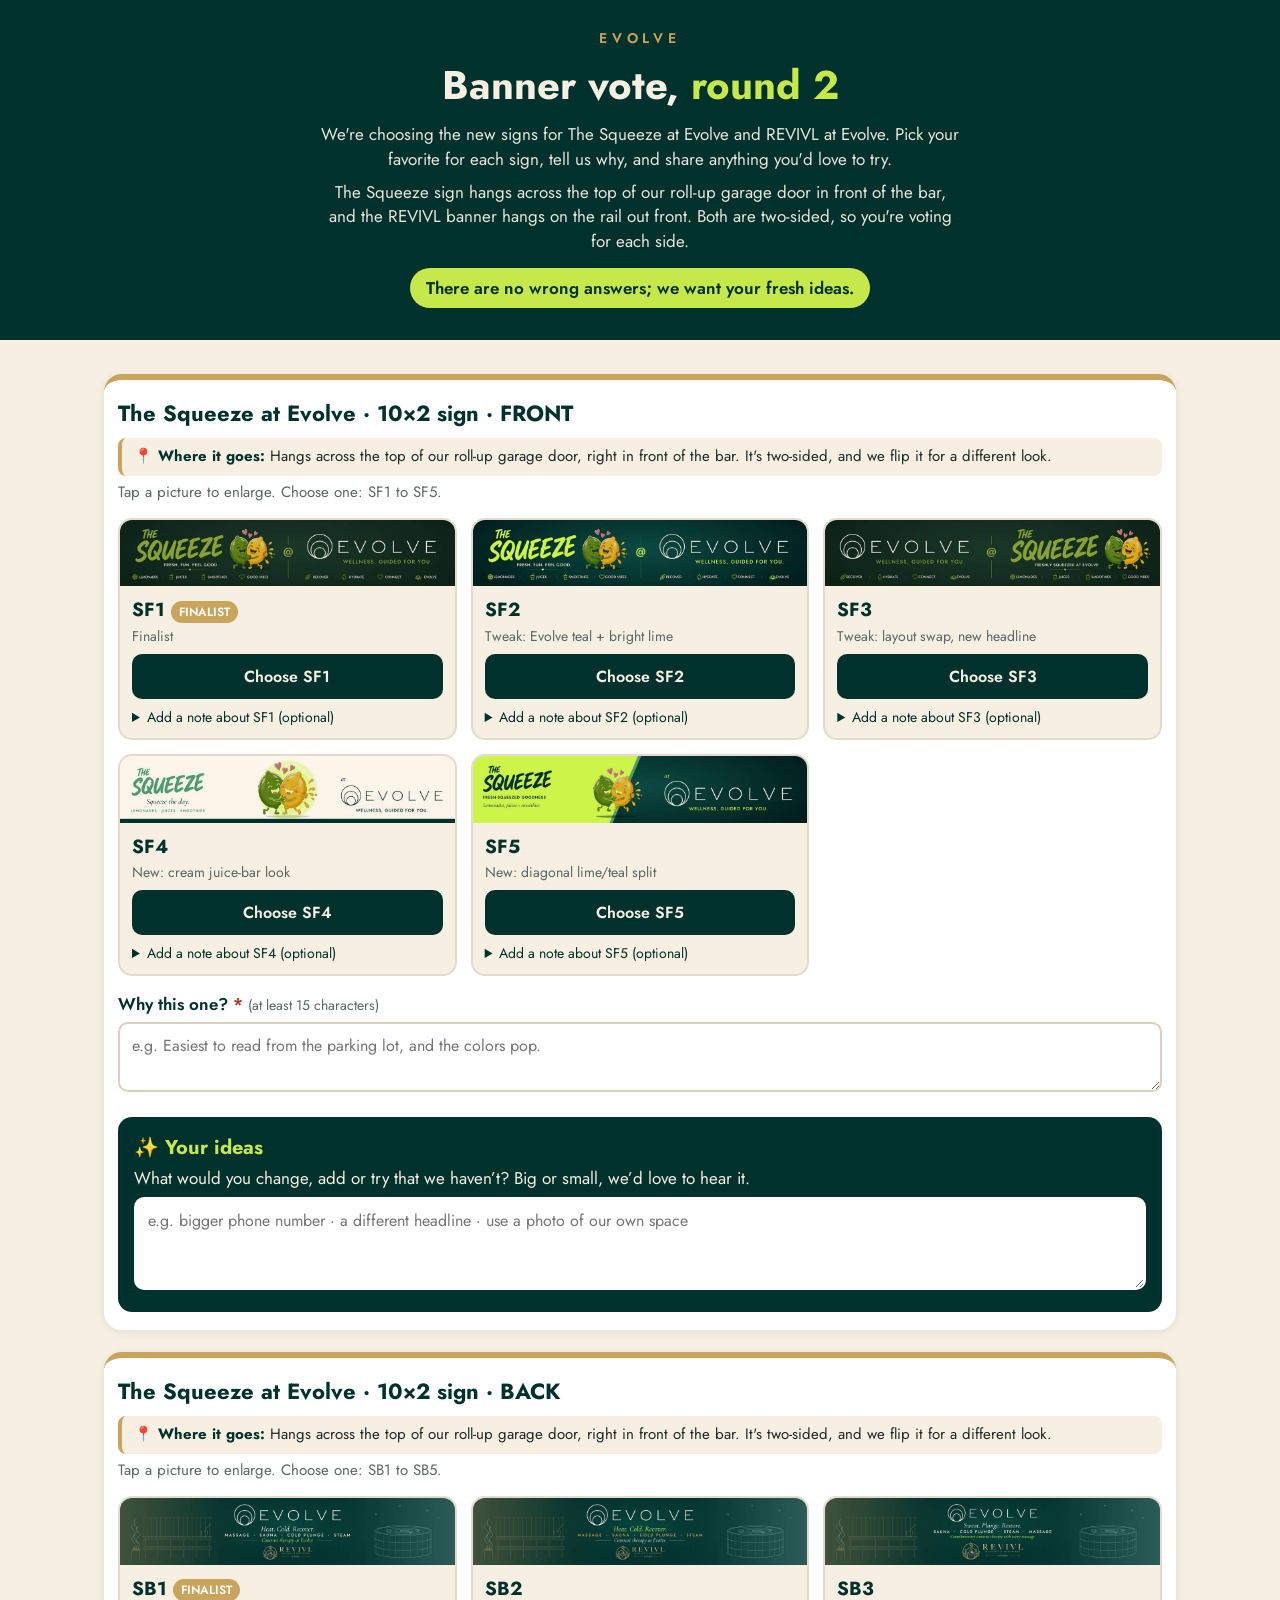
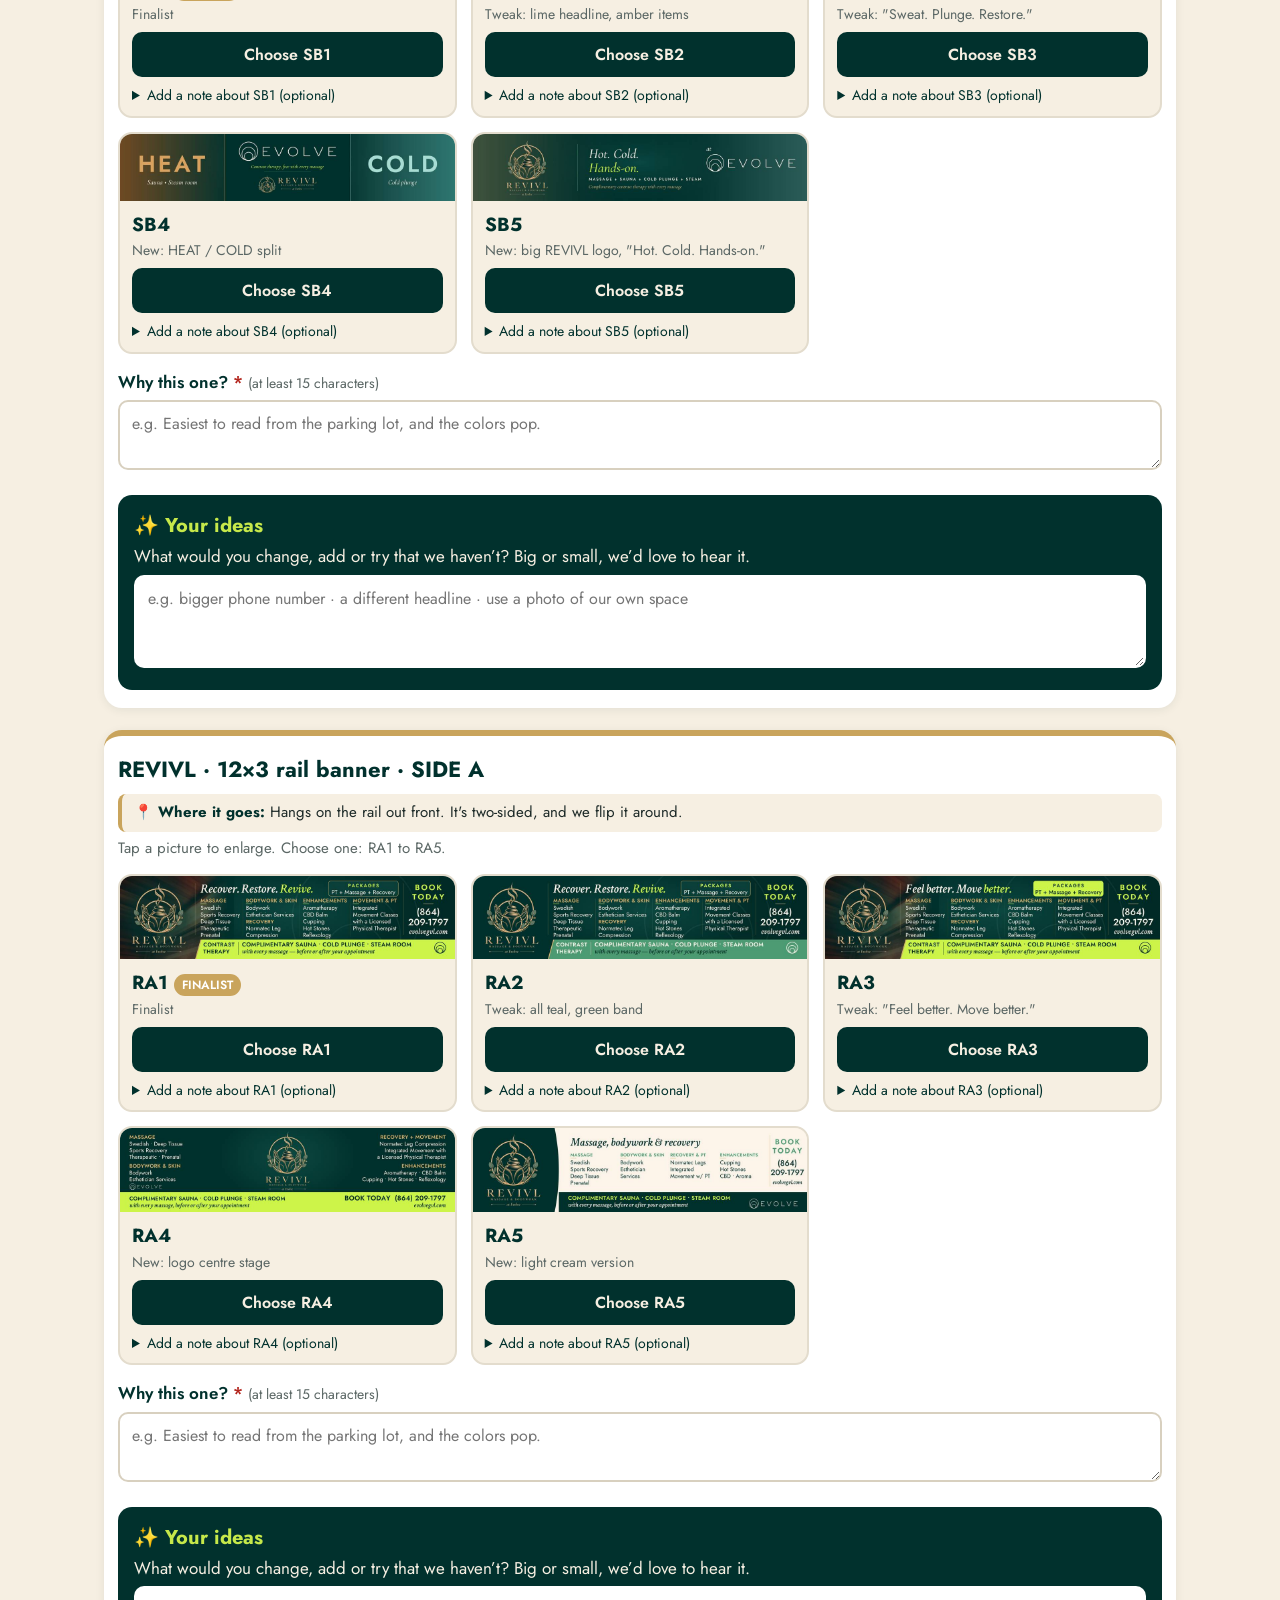
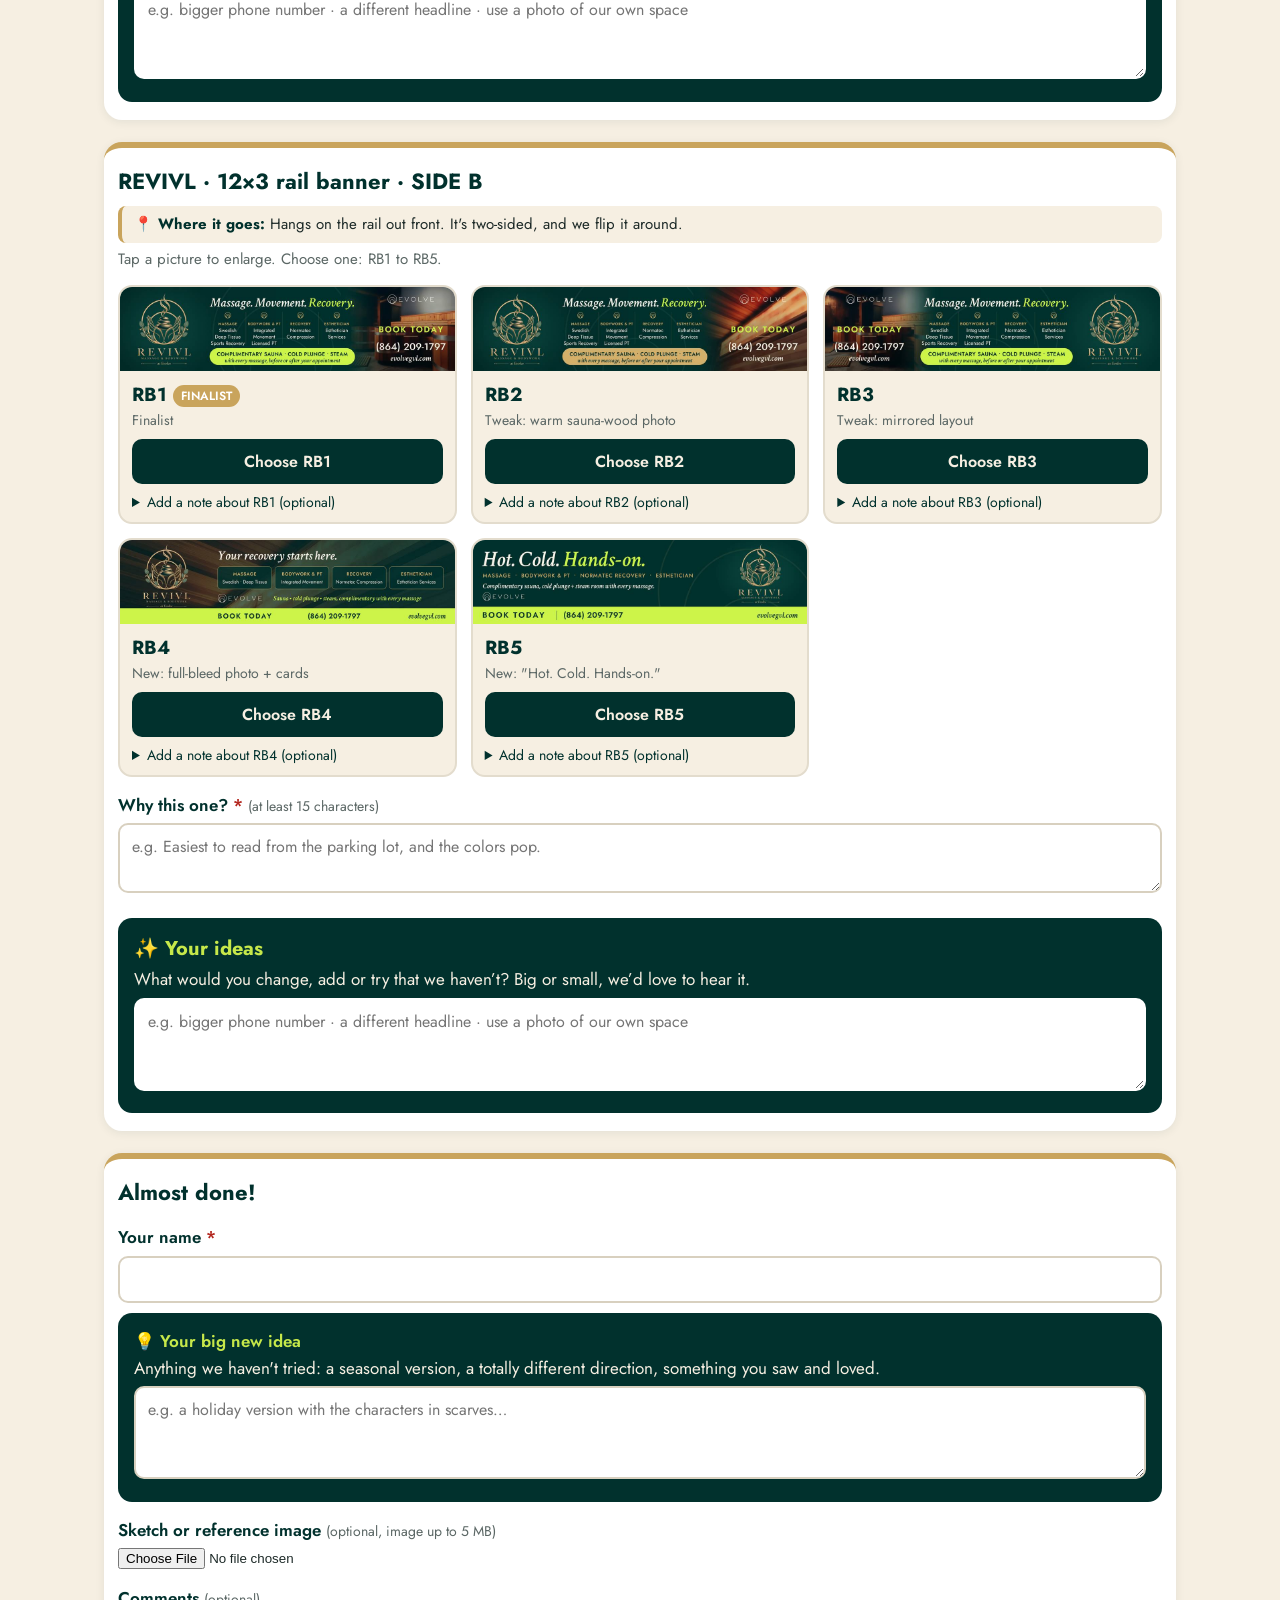
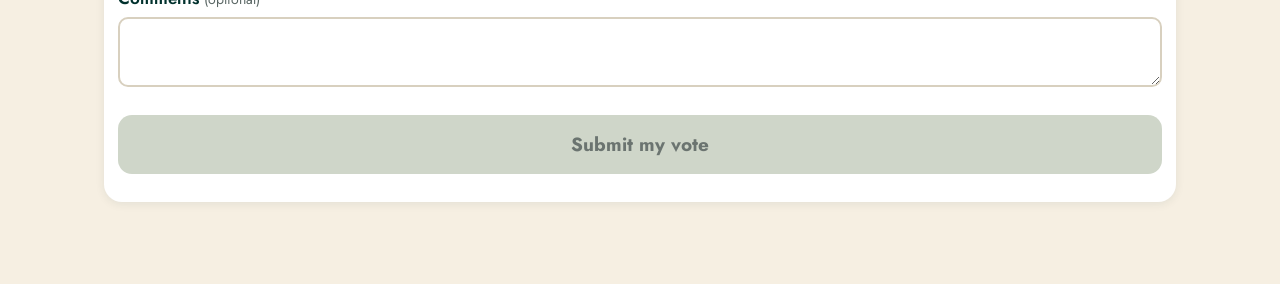
==== banner-vote/index.html @ f27ea84d "Add banner vote page (posts to Apps Script)" ====
<!DOCTYPE html>
<html lang="en"><head>
<base target="_top">
<meta charset="utf-8"><meta name="viewport" content="width=device-width,initial-scale=1">
<title>Banner Vote – Oct 2026 · Evolve</title>
<link rel="preconnect" href="https://fonts.googleapis.com"><link rel="preconnect" href="https://fonts.gstatic.com" crossorigin>
<link href="https://fonts.googleapis.com/css2?family=Jost:wght@400;500;600;700&display=swap" rel="stylesheet">

<style>
:root{--teal:#01312D;--cream:#F6EFE2;--gold:#C9A45C;--lime:#C6E84A;--green:#4E9A5B;--ink:#1d2a28;--err:#B3261E}
*{box-sizing:border-box}body{margin:0;font-family:Jost,system-ui,sans-serif;background:var(--cream);color:var(--ink);font-size:17px;line-height:1.45}
header{background:var(--teal);color:var(--cream);padding:28px 18px 32px;text-align:center}
header .brand{letter-spacing:.35em;color:var(--gold);font-weight:600;font-size:14px}
header h1{margin:8px 0 6px;font-size:30px;font-weight:700}header h1 span{color:var(--lime)}
header p{max-width:640px;margin:8px auto 0;opacity:.95}
.warm{display:inline-block;margin-top:14px;background:var(--lime);color:var(--teal);font-weight:600;padding:8px 16px;border-radius:999px}
main{max-width:1100px;margin:0 auto;padding:12px 14px 60px}
section.sign{background:#fff;border-radius:18px;padding:18px 14px;margin:22px 0;box-shadow:0 2px 10px rgba(1,49,45,.08);border-top:6px solid var(--gold)}
section.sign h2{margin:0;color:var(--teal);font-size:22px}.where{background:var(--cream);border-left:4px solid var(--gold);padding:8px 12px;border-radius:8px;margin:8px 0 6px;font-size:15px}.where b{color:var(--teal)}.sub{color:#5b6765;font-size:15px;margin:2px 0 14px}
.grid{display:grid;grid-template-columns:1fr;gap:14px}
@media(min-width:760px){.grid{grid-template-columns:1fr 1fr}header h1{font-size:40px}}
@media(min-width:1050px){.grid{grid-template-columns:1fr 1fr 1fr}}
.card{border:2px solid #e3dccd;border-radius:14px;overflow:hidden;background:var(--cream);transition:.15s}
.card.sel{border-color:var(--green);box-shadow:0 0 0 4px rgba(198,232,74,.7)}
.card img{width:100%;display:block;cursor:zoom-in;background:#ddd}
.card .meta{padding:10px 12px}
.code{font-weight:700;color:var(--teal);font-size:19px}.badge{background:var(--gold);color:#fff;font-size:12px;font-weight:600;padding:2px 8px;border-radius:99px;margin-left:6px;vertical-align:middle}
.lbl{font-size:14px;color:#5b6765;margin:2px 0 8px}
.pick{width:100%;padding:11px;border:0;border-radius:10px;background:var(--teal);color:var(--cream);font:600 16px Jost,sans-serif;cursor:pointer}
.card.sel .pick{background:var(--lime);color:var(--teal)}
details{margin-top:8px;font-size:14px}summary{cursor:pointer;color:var(--teal)}
textarea,input[type=text]{width:100%;font:16px Jost,sans-serif;padding:10px 12px;border:2px solid #d8d0bf;border-radius:10px;background:#fff;margin-top:6px}
textarea:focus,input:focus{outline:none;border-color:var(--gold)}
label.f{display:block;font-weight:600;color:var(--teal);margin-top:16px}
.req{color:var(--err)}.hint{font-weight:400;color:#5b6765;font-size:14px}
.ideas{margin-top:18px;background:var(--teal);color:var(--cream);border-radius:14px;padding:16px}
.ideas h3{margin:0;color:var(--lime);font-size:20px}.ideas p{margin:4px 0 0}
.ideas textarea{border-color:transparent}
.msg{color:var(--err);font-size:14px;font-weight:500;margin-top:6px;display:none}.msg.show{display:block}
.final{border-top-color:var(--lime)}
.big{background:var(--teal);color:var(--cream);border-radius:14px;padding:16px;margin-top:10px}.big label.f{color:var(--lime);margin-top:0}
#submit{margin-top:22px;width:100%;padding:16px;font:700 19px Jost,sans-serif;border:0;border-radius:14px;background:var(--lime);color:var(--teal);cursor:pointer}
#submit.blocked{background:#cfd6c9;color:#6b7470;cursor:not-allowed}
#summary{margin-top:10px;font-size:15px;color:var(--err)}#summary ul{margin:6px 0 0;padding-left:20px}
#lb{position:fixed;inset:0;background:rgba(1,20,18,.92);display:none;align-items:center;justify-content:center;z-index:9;padding:10px;cursor:zoom-out}
#lb img{max-width:100%;max-height:88vh;border-radius:8px}#lb .cap{position:absolute;top:14px;left:0;right:0;text-align:center;color:var(--cream);font-weight:600}
#thanks{display:none;max-width:640px;margin:40px auto;text-align:center;background:#fff;border-radius:18px;padding:34px 22px}
#thanks h2{color:var(--teal);font-size:30px;margin:0 0 8px}
</style></head><body>
<header><div class="brand">EVOLVE</div><h1>Banner vote, <span>round 2</span></h1>
<p>We're choosing the new signs for The Squeeze at Evolve and REVIVL at Evolve. Pick your favorite for each sign, tell us why, and share anything you'd love to try.</p><p>The Squeeze sign hangs across the top of our roll-up garage door in front of the bar, and the REVIVL banner hangs on the rail out front. Both are two-sided, so you're voting for each side.</p>
<div class="warm">There are no wrong answers; we want your fresh ideas.</div></header>
<main id="form"><div id="sections"></div>
<section class="sign final"><h2>Almost done!</h2>
<label class="f" for="name">Your name <span class="req">*</span></label><input type="text" id="name" autocomplete="name"><div class="msg" id="m-name">Please add your name.</div>
<div class="big"><label class="f" for="bigidea">💡 Your big new idea</label><p style="margin:2px 0 0">Anything we haven't tried: a seasonal version, a totally different direction, something you saw and loved.</p><textarea id="bigidea" rows="3" placeholder="e.g. a holiday version with the characters in scarves…"></textarea></div>
<label class="f" for="sketch">Sketch or reference image <span class="hint">(optional, image up to 5 MB)</span></label><input type="file" id="sketch" accept="image/*" style="margin-top:6px"><div class="msg" id="m-sketch"></div>
<label class="f" for="comments">Comments <span class="hint">(optional)</span></label><textarea id="comments" rows="2"></textarea>
<button id="submit" class="blocked" type="button">Submit my vote</button><div id="summary"></div></section></main>
<div id="thanks"><h2>Thank you! 🍋💚</h2><p>Your vote and ideas are in. We'll share the winners soon.</p><p id="t-sketch" class="hint"></p></div>
<div id="lb"><div class="cap" id="lbcap"></div><img id="lbimg" alt=""></div>
<script>
var DATA=[{"key": "SF", "title": "The Squeeze at Evolve \u00b7 10\u00d72 sign \u00b7 FRONT", "where": "Hangs across the top of our roll-up garage door, right in front of the bar. It's two-sided, and we flip it for a different look.", "options": [{"code": "SF1", "label": "Finalist", "img": "[data-uri]"}, {"code": "SF2", "label": "Tweak: Evolve teal + bright lime", "img": "[data-uri]"}, {"code": "SF3", "label": "Tweak: layout swap, new headline", "img": "[data-uri]"}, {"code": "SF4", "label": "New: cream juice-bar look", "img": "[data-uri]"}, {"code": "SF5", "label": "New: diagonal lime/teal split", "img": "[data-uri]"}]}, {"key": "SB", "title": "The Squeeze at Evolve \u00b7 10\u00d72 sign \u00b7 BACK", "where": "Hangs across the top of our roll-up garage door, right in front of the bar. It's two-sided, and we flip it for a different look.", "options": [{"code": "SB1", "label": "Finalist", "img": "[data-uri]"}, {"code": "SB2", "label": "Tweak: lime headline, amber items", "img": "[data-uri]"}, {"code": "SB3", "label": "Tweak: \"Sweat. Plunge. Restore.\"", "img": "[data-uri]"}, {"code": "SB4", "label": "New: HEAT / COLD split", "img": "[data-uri]"}, {"code": "SB5", "label": "New: big REVIVL logo, \"Hot. Cold. Hands-on.\"", "img": "[data-uri]"}]}, {"key": "RA", "title": "REVIVL \u00b7 12\u00d73 rail banner \u00b7 SIDE A", "where": "Hangs on the rail out front. It's two-sided, and we flip it around.", "options": [{"code": "RA1", "label": "Finalist", "img": "[data-uri]"}, {"code": "RA2", "label": "Tweak: all teal, green band", "img": "[data-uri]"}, {"code": "RA3", "label": "Tweak: \"Feel better. Move better.\"", "img": "[data-uri]"}, {"code": "RA4", "label": "New: logo centre stage", "img": "[data-uri]"}, {"code": "RA5", "label": "New: light cream version", "img": "[data-uri]"}]}, {"key": "RB", "title": "REVIVL \u00b7 12\u00d73 rail banner \u00b7 SIDE B", "where": "Hangs on the rail out front. It's two-sided, and we flip it around.", "options": [{"code": "RB1", "label": "Finalist", "img": "[data-uri]"}, {"code": "RB2", "label": "Tweak: warm sauna-wood photo", "img": "[data-uri]"}, {"code": "RB3", "label": "Tweak: mirrored layout", "img": "[data-uri]"}, {"code": "RB4", "label": "New: full-bleed photo + cards", "img": "[data-uri]"}, {"code": "RB5", "label": "New: \"Hot. Cold. Hands-on.\"", "img": "[data-uri]"}]}];var picks={},MIN=15,tried=false;
function el(t,a,h){var e=document.createElement(t);for(var k in a)e.setAttribute(k,a[k]);if(h!=null)e.innerHTML=h;return e}
var host=document.getElementById('sections');
DATA.forEach(function(s){
 var sec=el('section',{'class':'sign',id:'sec-'+s.key});
 sec.appendChild(el('h2',{},s.title));sec.appendChild(el('div',{'class':'where'},'<b>📍 Where it goes:</b> '+s.where));sec.appendChild(el('div',{'class':'sub'},'Tap a picture to enlarge. Choose one: '+s.key+'1 to '+s.key+'5.'));
 var g=el('div',{'class':'grid'});
 s.options.forEach(function(o,i){
  var c=el('div',{'class':'card',id:'card-'+o.code});
  var im=el('img',{src:o.img,alt:o.code+' '+o.label,loading:'lazy'});im.onclick=function(){lb(o)};c.appendChild(im);
  var m=el('div',{'class':'meta'});
  m.appendChild(el('div',{},'<span class="code">'+o.code+'</span>'+(i==0?'<span class="badge">FINALIST</span>':'')));
  m.appendChild(el('div',{'class':'lbl'},o.label));
  var b=el('button',{'class':'pick',type:'button'},'Choose '+o.code);b.onclick=function(){choose(s,o.code)};m.appendChild(b);
  var d=el('details',{},'<summary>Add a note about '+o.code+' (optional)</summary>');
  d.appendChild(el('textarea',{rows:2,id:'on-'+o.code,placeholder:'What works or doesn\u2019t?'}));m.appendChild(d);
  c.appendChild(m);g.appendChild(c)});
 sec.appendChild(g);sec.appendChild(el('div',{'class':'msg',id:'m-pick-'+s.key},'Please choose one option for this sign.'));
 sec.appendChild(el('label',{'class':'f','for':'why-'+s.key},'Why this one? <span class="req">*</span> <span class="hint">(at least 15 characters)</span>'));
 var w=el('textarea',{id:'why-'+s.key,rows:2,placeholder:'e.g. Easiest to read from the parking lot, and the colors pop.'});sec.appendChild(w);
 sec.appendChild(el('div',{'class':'msg',id:'m-why-'+s.key},'Please tell us why (at least 15 characters).'));
 var id=el('div',{'class':'ideas'},'<h3>✨ Your ideas</h3><p>What would you change, add or try that we haven\u2019t? Big or small, we\u2019d love to hear it.</p>');
 id.appendChild(el('textarea',{id:'ideas-'+s.key,rows:3,placeholder:'e.g. bigger phone number · a different headline · use a photo of our own space'}));
 sec.appendChild(id);host.appendChild(sec)});
function choose(s,code){picks[s.key]=code;s.options.forEach(function(o){var c=document.getElementById('card-'+o.code);c.classList.toggle('sel',o.code==code);c.querySelector('.pick').textContent=o.code==code?'✓ Your pick':'Choose '+o.code});check()}
function lb(o){document.getElementById('lbimg').src=o.img;document.getElementById('lbcap').textContent=o.code+' · '+o.label;document.getElementById('lb').style.display='flex'}
document.getElementById('lb').onclick=function(){this.style.display='none'};
function v(id){return document.getElementById(id).value.trim()}
var sketchErr='';
function problems(){var p=[];if(!v('name'))p.push(['name','Your name']);
 DATA.forEach(function(s){if(!picks[s.key])p.push(['pick-'+s.key,s.key+': choose an option']);if(v('why-'+s.key).length<MIN)p.push(['why-'+s.key,s.key+': explain your pick (15+ characters)'])});
 if(sketchErr)p.push(['sketch',sketchErr]);return p}
function check(){var p=problems(),btn=document.getElementById('submit');btn.classList.toggle('blocked',p.length>0);
 if(tried){document.querySelectorAll('.msg').forEach(function(m){if(m.id!='m-sketch')m.classList.remove('show')});
  p.forEach(function(x){var m=document.getElementById('m-'+x[0]);if(m)m.classList.add('show')});
  document.getElementById('summary').innerHTML=p.length?'Still needed:<ul>'+p.map(function(x){return '<li>'+x[1]+'</li>'}).join('')+'</ul>':''}
 return p}
document.addEventListener('input',function(){check()});
document.getElementById('sketch').onchange=function(){var f=this.files[0],m=document.getElementById('m-sketch');sketchErr='';
 if(f&&!/^image\//.test(f.type))sketchErr='Sketch must be an image file.';else if(f&&f.size>5*1024*1024)sketchErr='Sketch must be under 5 MB.';
 m.textContent=sketchErr;m.classList.toggle('show',!!sketchErr);check()};
function readSketch(cb){var f=document.getElementById('sketch').files[0];if(!f)return cb(null);var r=new FileReader();
 r.onload=function(){cb({name:f.name,type:f.type,data:String(r.result).split(',')[1]})};r.readAsDataURL(f)}
document.getElementById('submit').onclick=function(){tried=true;var p=check(),btn=this;
 if(p.length){var t=document.getElementById(p[0][0]=='name'?'name':(p[0][0].indexOf('pick-')==0?'sec-'+p[0][0].slice(5):p[0][0]));if(t)t.scrollIntoView({behavior:'smooth',block:'center'});return}
 btn.disabled=true;btn.textContent='Sending…';
 readSketch(function(sk){var d={name:v('name'),bigIdea:v('bigidea'),comments:v('comments'),sketch:sk,sections:{}};
  DATA.forEach(function(s){var n={};s.options.forEach(function(o){var t=v('on-'+o.code);if(t)n[o.code]=t});
   d.sections[s.key]={pick:picks[s.key],why:v('why-'+s.key),ideas:v('ideas-'+s.key),notes:n}});
  var EXEC_URL='https://script.google.com/macros/s/AKfycbxmLSTAS9cWWa90Q3FiNdeoXpd-owgNK8rwfwHcdqheP7dLwuOKgLGckaJdzs3vMsXj8g/exec';var _ok=function(r){document.getElementById('form').style.display='none';
    document.querySelectorAll('header p').forEach(function(p){p.style.display='none'});document.getElementById('thanks').style.display='block';
    if(r&&r.sketchUrl)document.getElementById('t-sketch').textContent='Sketch saved. Thanks for sharing it!';window.scrollTo(0,0)};var _fail=function(e){btn.disabled=false;btn.textContent='Submit my vote';document.getElementById('summary').textContent='Sorry, that didn\u2019t go through: '+(e&&e.message||e)+' Please try again.'};fetch(EXEC_URL,{method:'POST',redirect:'follow',headers:{'Content-Type':'text/plain;charset=utf-8'},body:JSON.stringify(d)}).then(function(x){return x.json()}).then(function(r){if(r&&r.ok)_ok(r);else _fail(new Error(r&&r.error||'Unknown error.'))}).catch(function(e){_fail(e)})})};
</script></body></html>
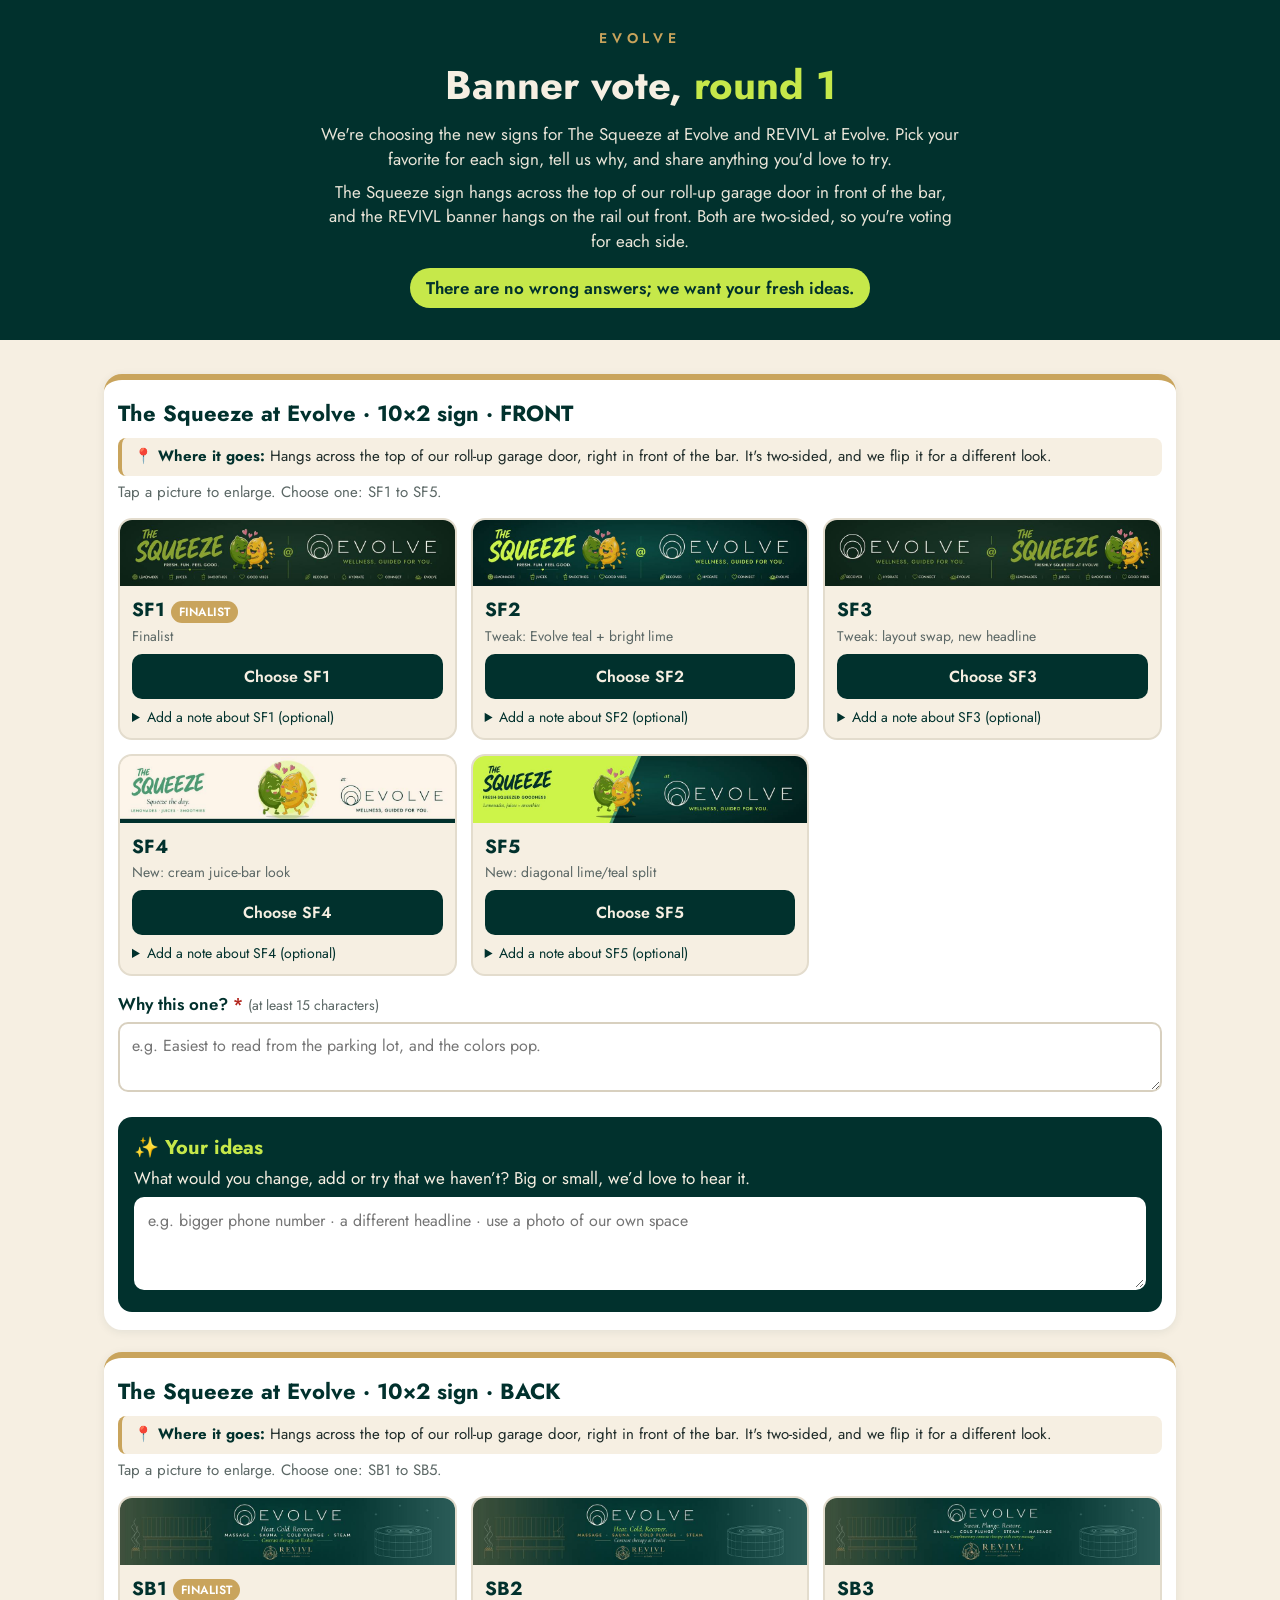
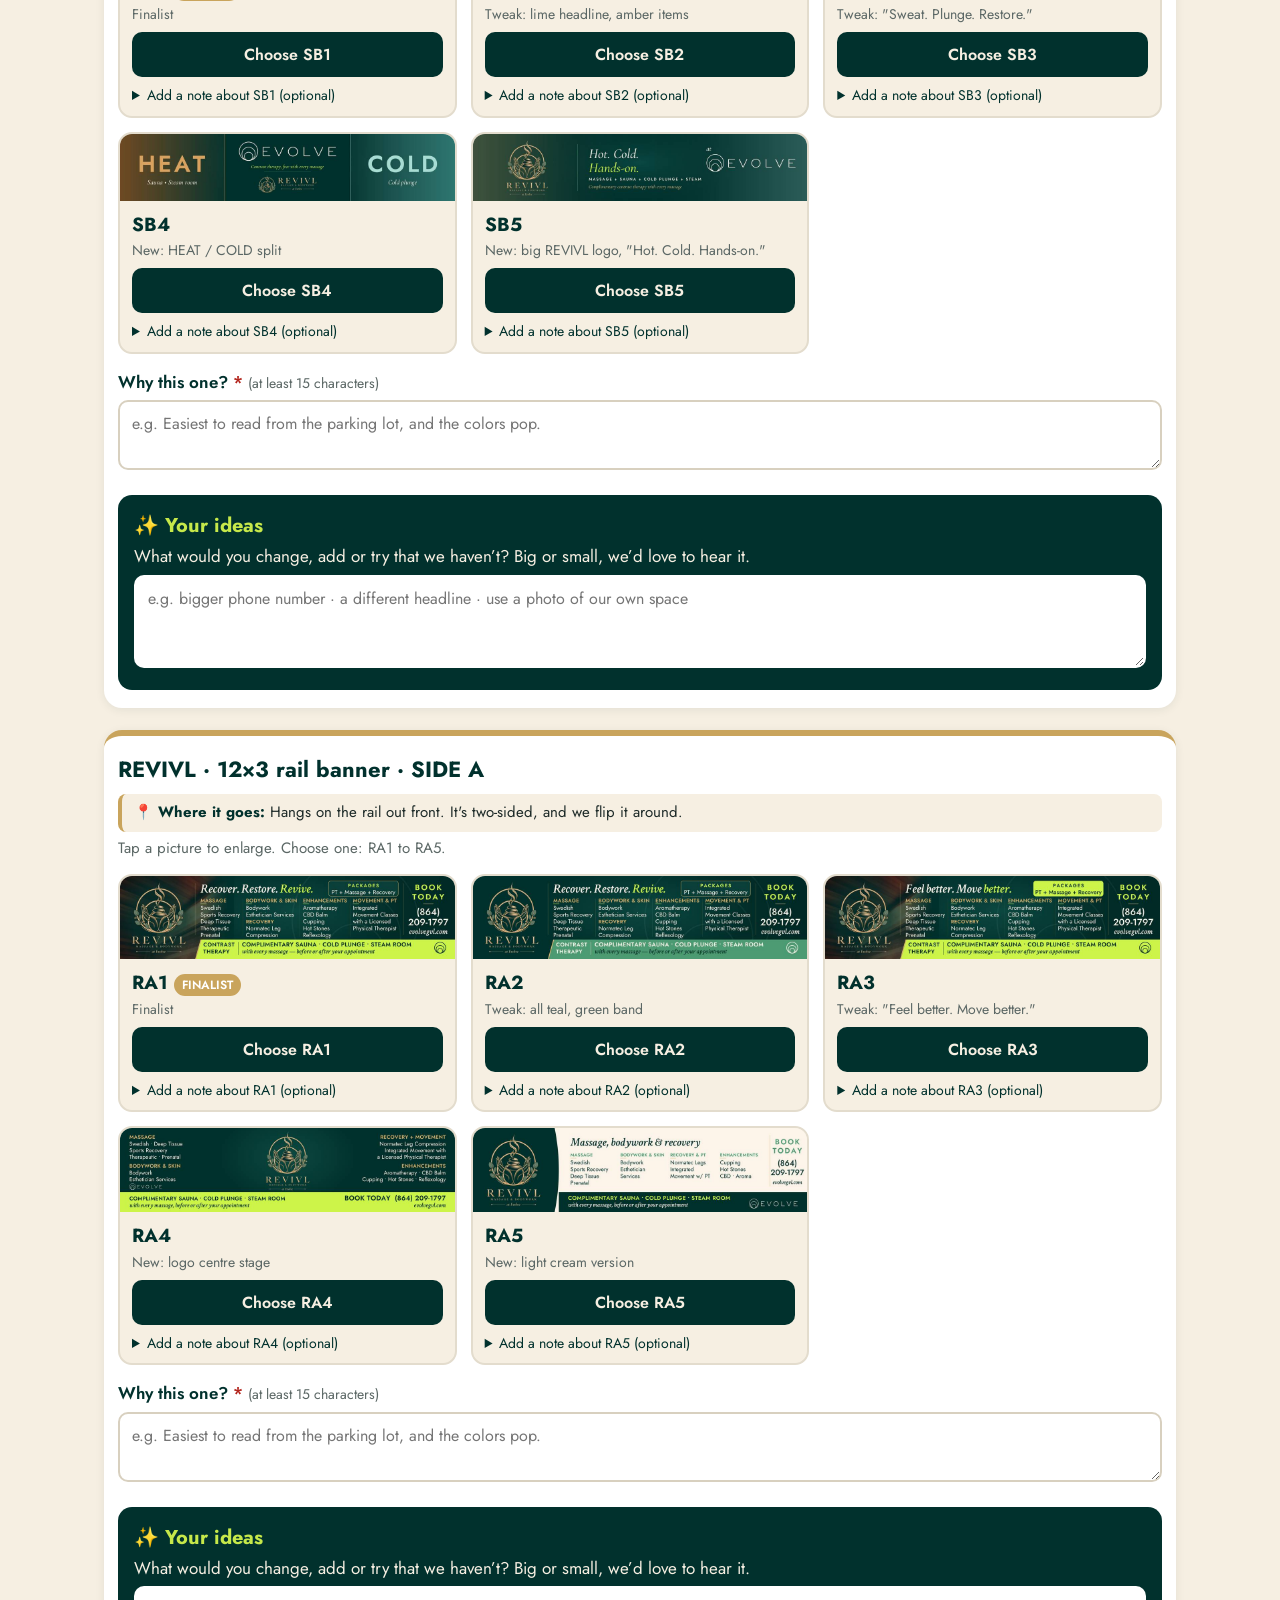
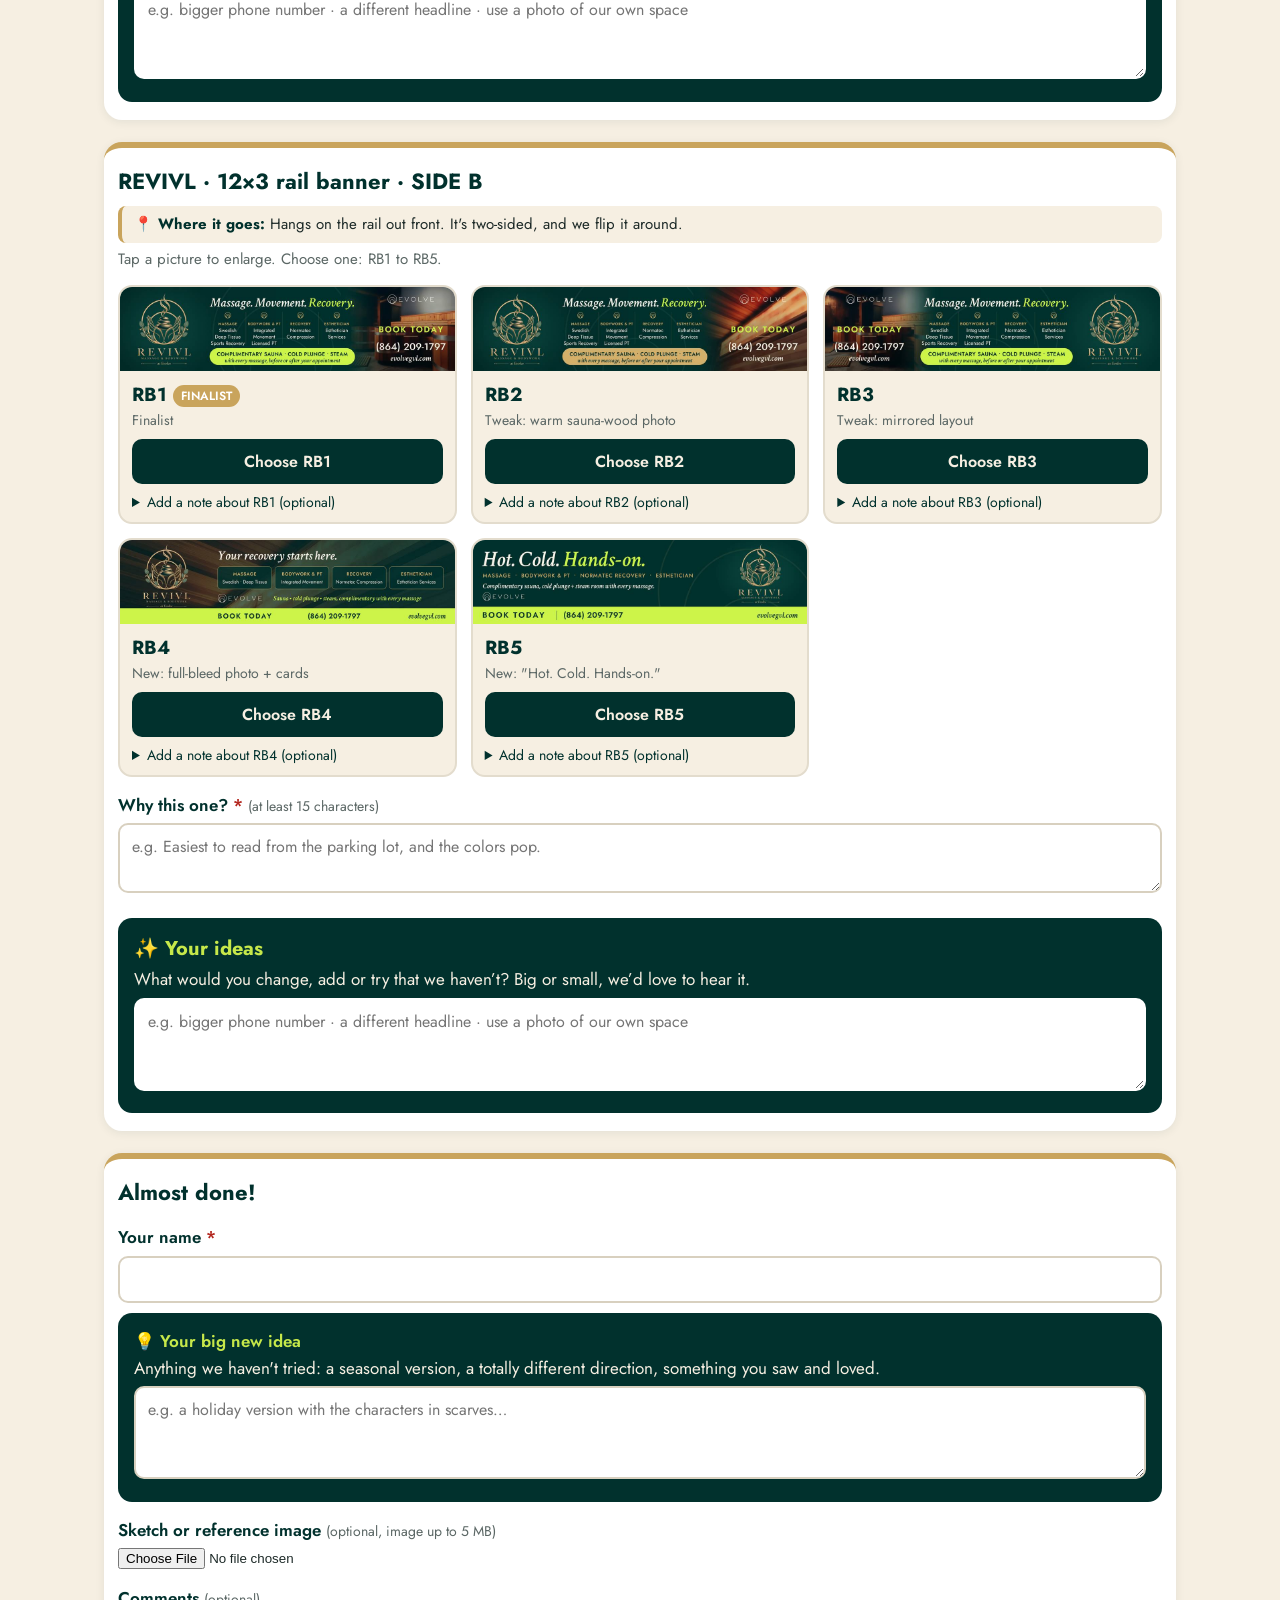
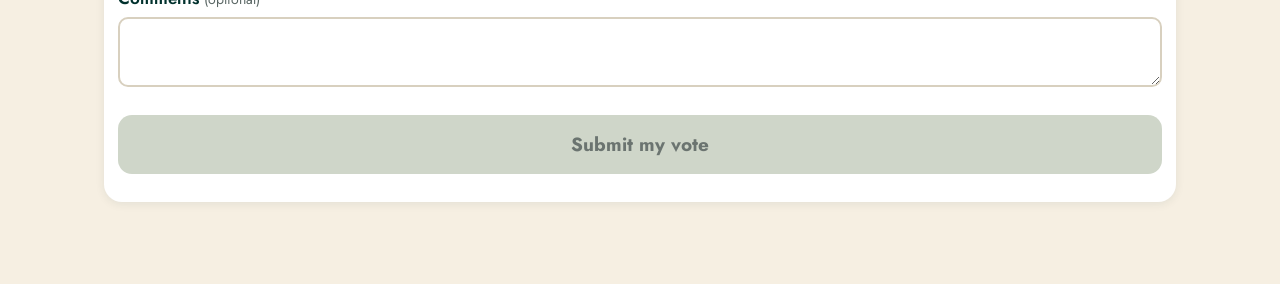
==== commit 3bd2ed7e: "Banner vote: round 1" ====
--- a/banner-vote/index.html
+++ b/banner-vote/index.html
@@ -47,7 +47,7 @@
 #thanks{display:none;max-width:640px;margin:40px auto;text-align:center;background:#fff;border-radius:18px;padding:34px 22px}
 #thanks h2{color:var(--teal);font-size:30px;margin:0 0 8px}
 </style></head><body>
-<header><div class="brand">EVOLVE</div><h1>Banner vote, <span>round 2</span></h1>
+<header><div class="brand">EVOLVE</div><h1>Banner vote, <span>round 1</span></h1>
 <p>We're choosing the new signs for The Squeeze at Evolve and REVIVL at Evolve. Pick your favorite for each sign, tell us why, and share anything you'd love to try.</p><p>The Squeeze sign hangs across the top of our roll-up garage door in front of the bar, and the REVIVL banner hangs on the rail out front. Both are two-sided, so you're voting for each side.</p>
 <div class="warm">There are no wrong answers; we want your fresh ideas.</div></header>
 <main id="form"><div id="sections"></div>
